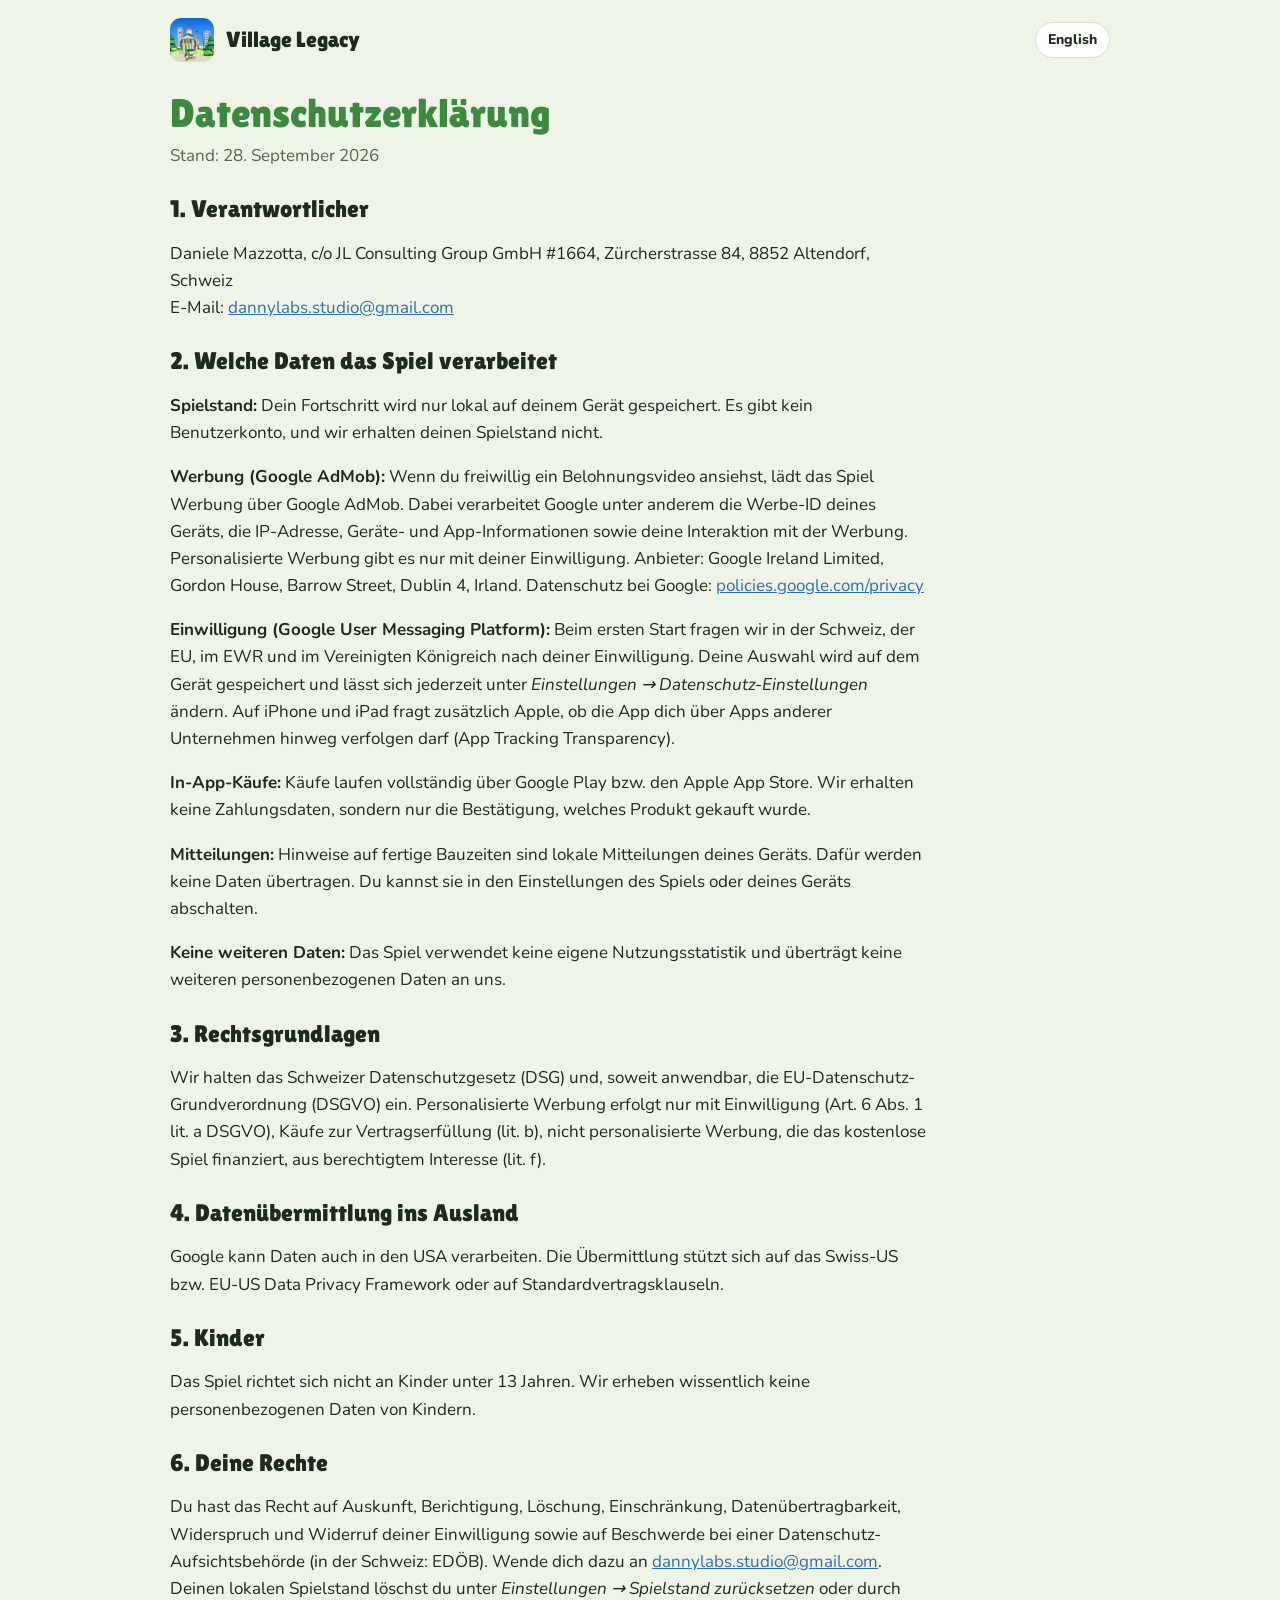
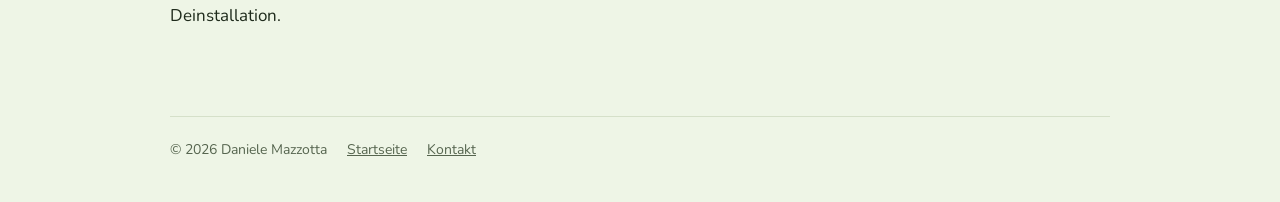
==== datenschutz.html @ 12bc347d "Village Legacy Webseite (Start, Datenschutz DE/EN)" ====
<!doctype html>
<html lang="de">
<head>
<meta charset="utf-8">
<meta name="viewport" content="width=device-width, initial-scale=1">
<title>Datenschutzerklärung – Village Legacy</title>
<link rel="icon" href="img/favicon.png">
<link rel="preconnect" href="https://fonts.googleapis.com">
<link rel="stylesheet" href="https://fonts.googleapis.com/css2?family=Lilita+One&family=Nunito:wght@500;700;800&display=swap">
<link rel="stylesheet" href="style.css">
</head>
<body>
<div class="wrap">
  <header class="top">
    <a class="brand" href="index.html"><img src="img/icon.png" alt=""><span>Village Legacy</span></a>
    <a class="lang" href="privacy.html" hreflang="en">English</a>
  </header>
  <main class="doc">
    <h1>Datenschutzerklärung</h1>
    <p class="date">Stand: 28. September 2026</p>

    <h2>1. Verantwortlicher</h2>
    <p>Daniele Mazzotta, c/o JL Consulting Group GmbH #1664, Zürcherstrasse 84, 8852 Altendorf, Schweiz<br>E-Mail: <a href="mailto:dannylabs.studio@gmail.com">dannylabs.studio@gmail.com</a></p>

    <h2>2. Welche Daten das Spiel verarbeitet</h2>
    <p><b>Spielstand:</b> Dein Fortschritt wird nur lokal auf deinem Gerät gespeichert. Es gibt kein Benutzerkonto, und wir erhalten deinen Spielstand nicht.</p>
    <p><b>Werbung (Google AdMob):</b> Wenn du freiwillig ein Belohnungsvideo ansiehst, lädt das Spiel Werbung über Google AdMob. Dabei verarbeitet Google unter anderem die Werbe-ID deines Geräts, die IP-Adresse, Geräte- und App-Informationen sowie deine Interaktion mit der Werbung. Personalisierte Werbung gibt es nur mit deiner Einwilligung. Anbieter: Google Ireland Limited, Gordon House, Barrow Street, Dublin 4, Irland. Datenschutz bei Google: <a href="https://policies.google.com/privacy">policies.google.com/privacy</a></p>
    <p><b>Einwilligung (Google User Messaging Platform):</b> Beim ersten Start fragen wir in der Schweiz, der EU, im EWR und im Vereinigten Königreich nach deiner Einwilligung. Deine Auswahl wird auf dem Gerät gespeichert und lässt sich jederzeit unter <i>Einstellungen → Datenschutz-Einstellungen</i> ändern. Auf iPhone und iPad fragt zusätzlich Apple, ob die App dich über Apps anderer Unternehmen hinweg verfolgen darf (App Tracking Transparency).</p>
    <p><b>In-App-Käufe:</b> Käufe laufen vollständig über Google Play bzw. den Apple App Store. Wir erhalten keine Zahlungsdaten, sondern nur die Bestätigung, welches Produkt gekauft wurde.</p>
    <p><b>Mitteilungen:</b> Hinweise auf fertige Bauzeiten sind lokale Mitteilungen deines Geräts. Dafür werden keine Daten übertragen. Du kannst sie in den Einstellungen des Spiels oder deines Geräts abschalten.</p>
    <p><b>Keine weiteren Daten:</b> Das Spiel verwendet keine eigene Nutzungsstatistik und überträgt keine weiteren personenbezogenen Daten an uns.</p>

    <h2>3. Rechtsgrundlagen</h2>
    <p>Wir halten das Schweizer Datenschutzgesetz (DSG) und, soweit anwendbar, die EU-Datenschutz-Grundverordnung (DSGVO) ein. Personalisierte Werbung erfolgt nur mit Einwilligung (Art. 6 Abs. 1 lit. a DSGVO), Käufe zur Vertragserfüllung (lit. b), nicht personalisierte Werbung, die das kostenlose Spiel finanziert, aus berechtigtem Interesse (lit. f).</p>

    <h2>4. Datenübermittlung ins Ausland</h2>
    <p>Google kann Daten auch in den USA verarbeiten. Die Übermittlung stützt sich auf das Swiss-US bzw. EU-US Data Privacy Framework oder auf Standardvertragsklauseln.</p>

    <h2>5. Kinder</h2>
    <p>Das Spiel richtet sich nicht an Kinder unter 13 Jahren. Wir erheben wissentlich keine personenbezogenen Daten von Kindern.</p>

    <h2>6. Deine Rechte</h2>
    <p>Du hast das Recht auf Auskunft, Berichtigung, Löschung, Einschränkung, Datenübertragbarkeit, Widerspruch und Widerruf deiner Einwilligung sowie auf Beschwerde bei einer Datenschutz-Aufsichtsbehörde (in der Schweiz: EDÖB). Wende dich dazu an <a href="mailto:dannylabs.studio@gmail.com">dannylabs.studio@gmail.com</a>. Deinen lokalen Spielstand löschst du unter <i>Einstellungen → Spielstand zurücksetzen</i> oder durch Deinstallation.</p>
  </main>
  <footer>
    <span>© 2026 Daniele Mazzotta</span>
    <a href="index.html">Startseite</a>
    <a href="index.html#kontakt">Kontakt</a>
  </footer>
</div>
</body>
</html>
---- style.css ----
/* Village Legacy – Webseite (Farben und Schriften wie im Spiel) */
:root{
  --bg:#EEF5E6; --surface:#FFFFFF; --ink:#1E2A1B; --muted:#56654F; --line:#D5E0C9;
  --green:#3C8A3F; --green-dark:#2C6A2F; --wood:#B8712F; --sky:#2F6FB5;
}
@media (prefers-color-scheme: dark){
  :root{ --bg:#111710; --surface:#1A2217; --ink:#E4ECDD; --muted:#9BAA92; --line:#2B3627; --green:#62B861; --green-dark:#4E9D4D; --wood:#E09A55; --sky:#7DB1EA; color-scheme:dark; }
}
*{box-sizing:border-box}
html{-webkit-text-size-adjust:100%}
body{margin:0;background:var(--bg);color:var(--ink);font-family:"Nunito",system-ui,-apple-system,"Segoe UI",sans-serif;font-size:17px;line-height:1.6}
a{color:var(--sky)}
.wrap{max-width:980px;margin:0 auto;padding:0 20px}
header.top{display:flex;align-items:center;justify-content:space-between;gap:12px;padding:18px 0}
.brand{display:flex;align-items:center;gap:12px;text-decoration:none;color:var(--ink)}
.brand img{width:44px;height:44px;border-radius:11px}
.brand span{font-family:"Lilita One","Nunito",sans-serif;font-size:22px}
.lang{font-weight:800;text-decoration:none;border:1px solid var(--line);background:var(--surface);color:var(--ink);padding:6px 12px;border-radius:999px;font-size:14px}
h1,h2{font-family:"Lilita One","Nunito",sans-serif;font-weight:400;line-height:1.15;text-wrap:balance;margin:0}
.hero{display:grid;grid-template-columns:1.1fr .9fr;gap:36px;align-items:center;padding:28px 0 40px}
.hero h1{font-size:clamp(34px,6vw,56px);color:var(--green)}
.hero p.lead{font-size:20px;color:var(--muted);margin:14px 0 22px;max-width:34ch}
.badges{display:flex;flex-wrap:wrap;gap:10px}
.badge{display:inline-flex;flex-direction:column;justify-content:center;min-width:170px;padding:10px 16px;border-radius:12px;background:var(--ink);color:var(--bg);text-decoration:none;line-height:1.2}
.badge small{font-size:12px;opacity:.8}
.badge b{font-size:18px}
.hero .icon{width:min(300px,100%);border-radius:22%;box-shadow:0 18px 40px rgba(30,60,20,.25);justify-self:center}
section{padding:26px 0}
section h2{font-size:30px;margin-bottom:14px}
.shots{display:grid;grid-template-columns:repeat(4,1fr);gap:14px}
.shots img{width:100%;height:auto;border-radius:14px;border:1px solid var(--line);display:block}
.features{display:grid;grid-template-columns:repeat(3,1fr);gap:16px}
.feature{background:var(--surface);border:1px solid var(--line);border-radius:14px;padding:16px 18px}
.feature h3{margin:0 0 6px;font-size:18px}
.feature p{margin:0;color:var(--muted);font-size:15px}
.contact{background:var(--surface);border:1px solid var(--line);border-radius:14px;padding:18px 20px}
.contact p{margin:6px 0}
footer{border-top:1px solid var(--line);margin-top:30px;padding:22px 0 40px;color:var(--muted);font-size:14px;display:flex;flex-wrap:wrap;gap:8px 20px}
footer a{color:var(--muted)}
.doc{max-width:760px;padding-bottom:40px}
.doc h1{font-size:clamp(26px,7.5vw,40px);color:var(--green);margin:10px 0 6px;overflow-wrap:break-word;hyphens:auto}
.doc h2{font-size:24px;margin:26px 0 8px}
.doc .date{color:var(--muted);margin:0 0 10px}
@media (max-width:760px){
  .hero{grid-template-columns:1fr;gap:18px;padding-top:10px}
  .hero .icon{width:160px;grid-row:1;justify-self:start}
  .shots{grid-template-columns:repeat(2,1fr)}
  .features{grid-template-columns:1fr}
}
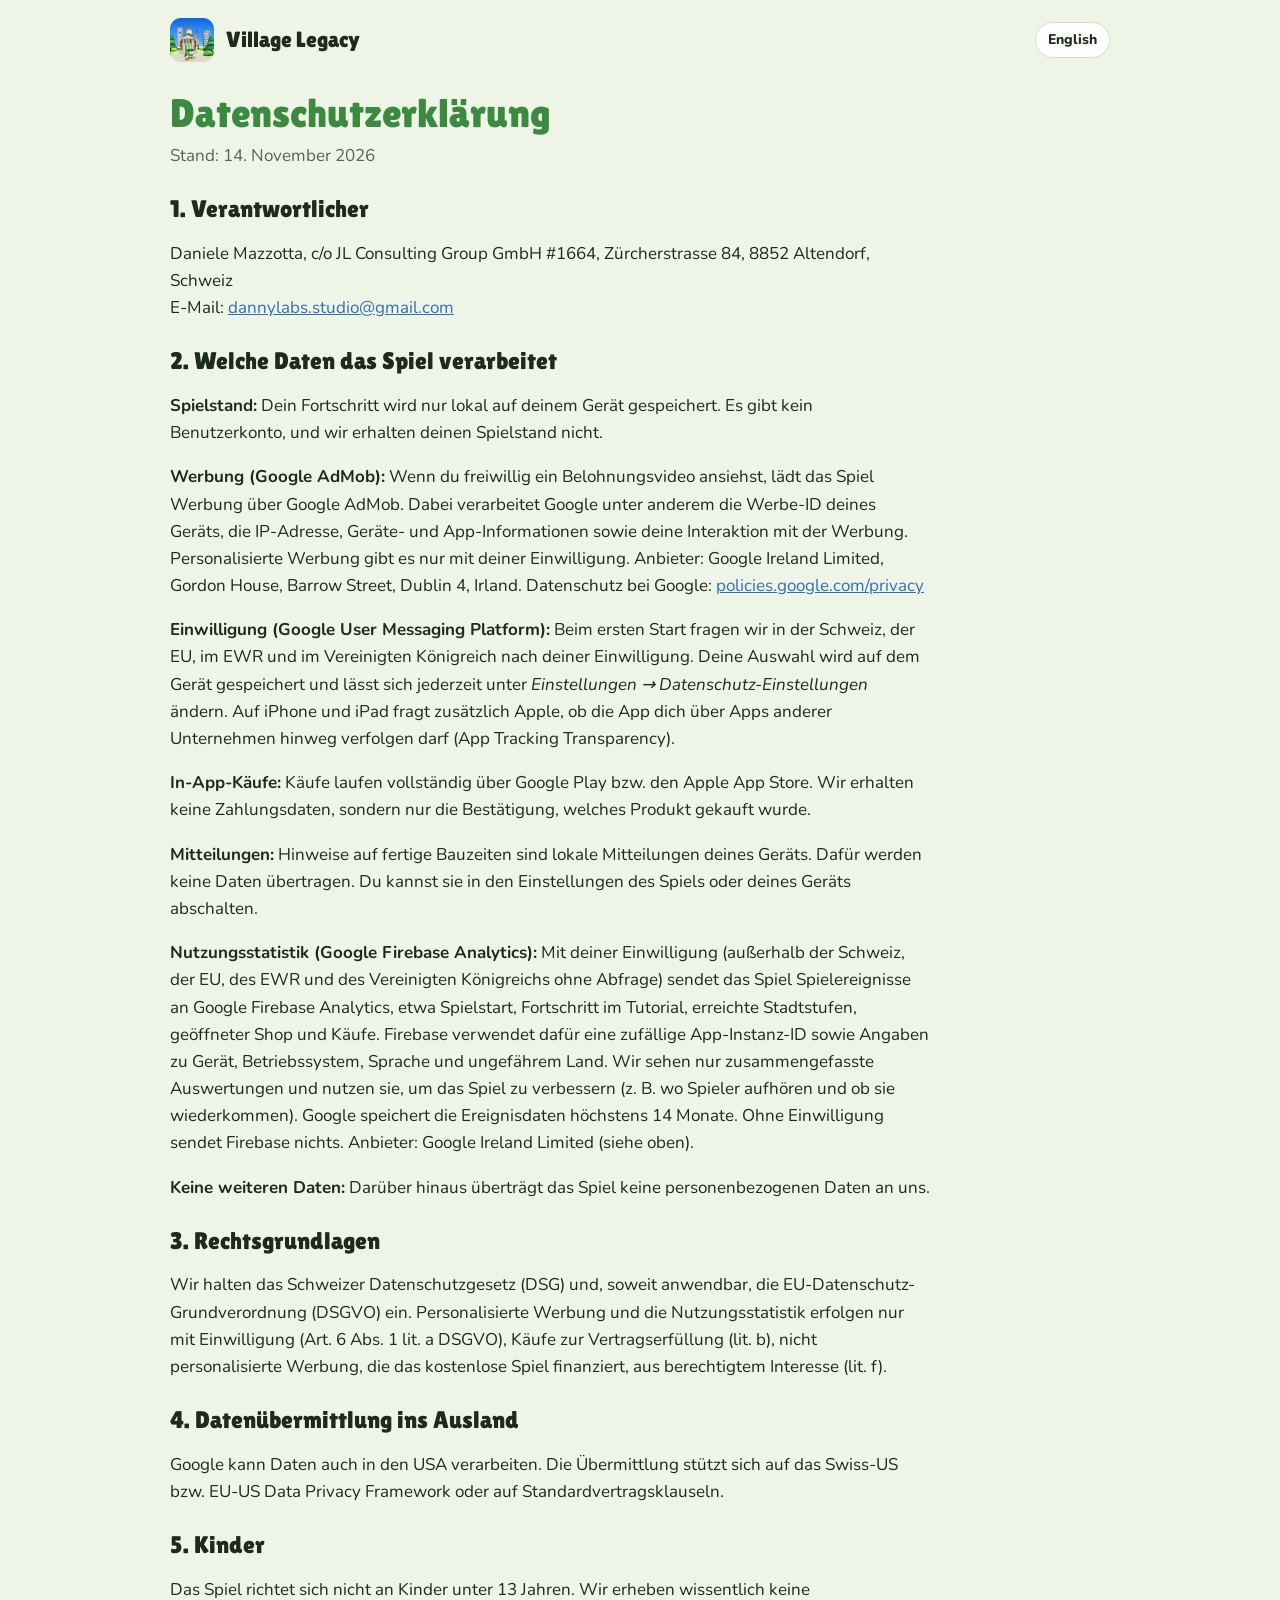
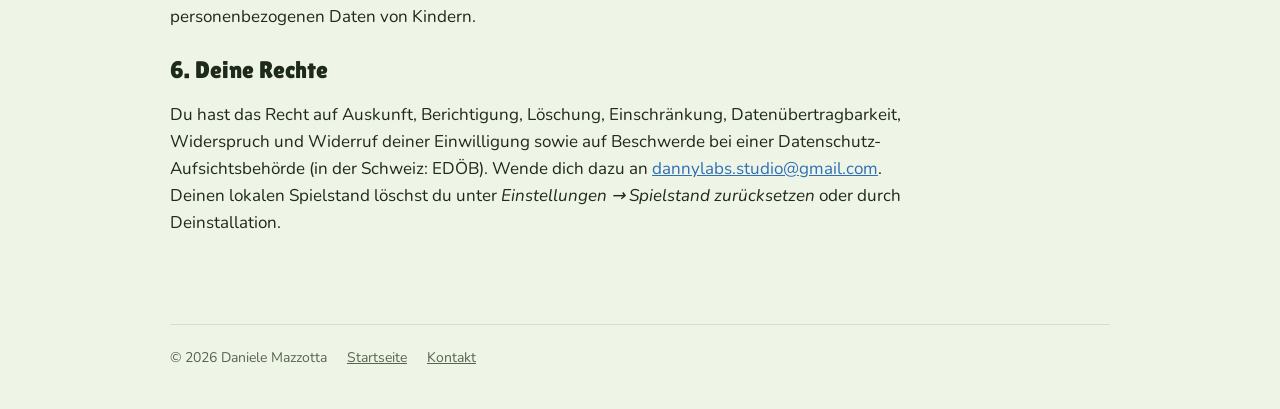
==== commit b6e33396: "Datenschutz: Firebase Analytics; Store-Links zu App Store und Google Play" ====
--- a/datenschutz.html
+++ b/datenschutz.html
@@ -17,7 +17,7 @@
   </header>
   <main class="doc">
     <h1>Datenschutzerklärung</h1>
-    <p class="date">Stand: 28. September 2026</p>
+    <p class="date">Stand: 14. November 2026</p>
 
     <h2>1. Verantwortlicher</h2>
     <p>Daniele Mazzotta, c/o JL Consulting Group GmbH #1664, Zürcherstrasse 84, 8852 Altendorf, Schweiz<br>E-Mail: <a href="mailto:dannylabs.studio@gmail.com">dannylabs.studio@gmail.com</a></p>
@@ -28,10 +28,11 @@
     <p><b>Einwilligung (Google User Messaging Platform):</b> Beim ersten Start fragen wir in der Schweiz, der EU, im EWR und im Vereinigten Königreich nach deiner Einwilligung. Deine Auswahl wird auf dem Gerät gespeichert und lässt sich jederzeit unter <i>Einstellungen → Datenschutz-Einstellungen</i> ändern. Auf iPhone und iPad fragt zusätzlich Apple, ob die App dich über Apps anderer Unternehmen hinweg verfolgen darf (App Tracking Transparency).</p>
     <p><b>In-App-Käufe:</b> Käufe laufen vollständig über Google Play bzw. den Apple App Store. Wir erhalten keine Zahlungsdaten, sondern nur die Bestätigung, welches Produkt gekauft wurde.</p>
     <p><b>Mitteilungen:</b> Hinweise auf fertige Bauzeiten sind lokale Mitteilungen deines Geräts. Dafür werden keine Daten übertragen. Du kannst sie in den Einstellungen des Spiels oder deines Geräts abschalten.</p>
-    <p><b>Keine weiteren Daten:</b> Das Spiel verwendet keine eigene Nutzungsstatistik und überträgt keine weiteren personenbezogenen Daten an uns.</p>
+    <p><b>Nutzungsstatistik (Google Firebase Analytics):</b> Mit deiner Einwilligung (außerhalb der Schweiz, der EU, des EWR und des Vereinigten Königreichs ohne Abfrage) sendet das Spiel Spielereignisse an Google Firebase Analytics, etwa Spielstart, Fortschritt im Tutorial, erreichte Stadtstufen, geöffneter Shop und Käufe. Firebase verwendet dafür eine zufällige App-Instanz-ID sowie Angaben zu Gerät, Betriebssystem, Sprache und ungefährem Land. Wir sehen nur zusammengefasste Auswertungen und nutzen sie, um das Spiel zu verbessern (z. B. wo Spieler aufhören und ob sie wiederkommen). Google speichert die Ereignisdaten höchstens 14 Monate. Ohne Einwilligung sendet Firebase nichts. Anbieter: Google Ireland Limited (siehe oben).</p>
+    <p><b>Keine weiteren Daten:</b> Darüber hinaus überträgt das Spiel keine personenbezogenen Daten an uns.</p>
 
     <h2>3. Rechtsgrundlagen</h2>
-    <p>Wir halten das Schweizer Datenschutzgesetz (DSG) und, soweit anwendbar, die EU-Datenschutz-Grundverordnung (DSGVO) ein. Personalisierte Werbung erfolgt nur mit Einwilligung (Art. 6 Abs. 1 lit. a DSGVO), Käufe zur Vertragserfüllung (lit. b), nicht personalisierte Werbung, die das kostenlose Spiel finanziert, aus berechtigtem Interesse (lit. f).</p>
+    <p>Wir halten das Schweizer Datenschutzgesetz (DSG) und, soweit anwendbar, die EU-Datenschutz-Grundverordnung (DSGVO) ein. Personalisierte Werbung und die Nutzungsstatistik erfolgen nur mit Einwilligung (Art. 6 Abs. 1 lit. a DSGVO), Käufe zur Vertragserfüllung (lit. b), nicht personalisierte Werbung, die das kostenlose Spiel finanziert, aus berechtigtem Interesse (lit. f).</p>
 
     <h2>4. Datenübermittlung ins Ausland</h2>
     <p>Google kann Daten auch in den USA verarbeiten. Die Übermittlung stützt sich auf das Swiss-US bzw. EU-US Data Privacy Framework oder auf Standardvertragsklauseln.</p>
--- a/style.css
+++ b/style.css
@@ -47,3 +47,11 @@
   .shots{grid-template-columns:repeat(2,1fr)}
   .features{grid-template-columns:1fr}
 }
+
+.video{position:relative;display:block;width:100%;padding:0;border:1px solid var(--line);border-radius:14px;overflow:hidden;cursor:pointer;background:#000;aspect-ratio:16/9}
+.video img{width:100%;height:100%;object-fit:cover;display:block}
+.video .play{position:absolute;left:50%;top:50%;width:88px;height:62px;margin:-31px 0 0 -44px;border-radius:16px;background:rgba(220,30,30,.92);box-shadow:0 6px 18px rgba(0,0,0,.35);transition:transform .15s}
+.video .play::after{content:"";position:absolute;left:36px;top:18px;border-style:solid;border-width:13px 0 13px 22px;border-color:transparent transparent transparent #fff}
+.video:hover .play,.video:focus-visible .play{transform:scale(1.08)}
+iframe{display:block;width:100%;aspect-ratio:16/9;border:0;border-radius:14px}
+.note{font-size:13px;color:var(--muted);margin:8px 0 0}
